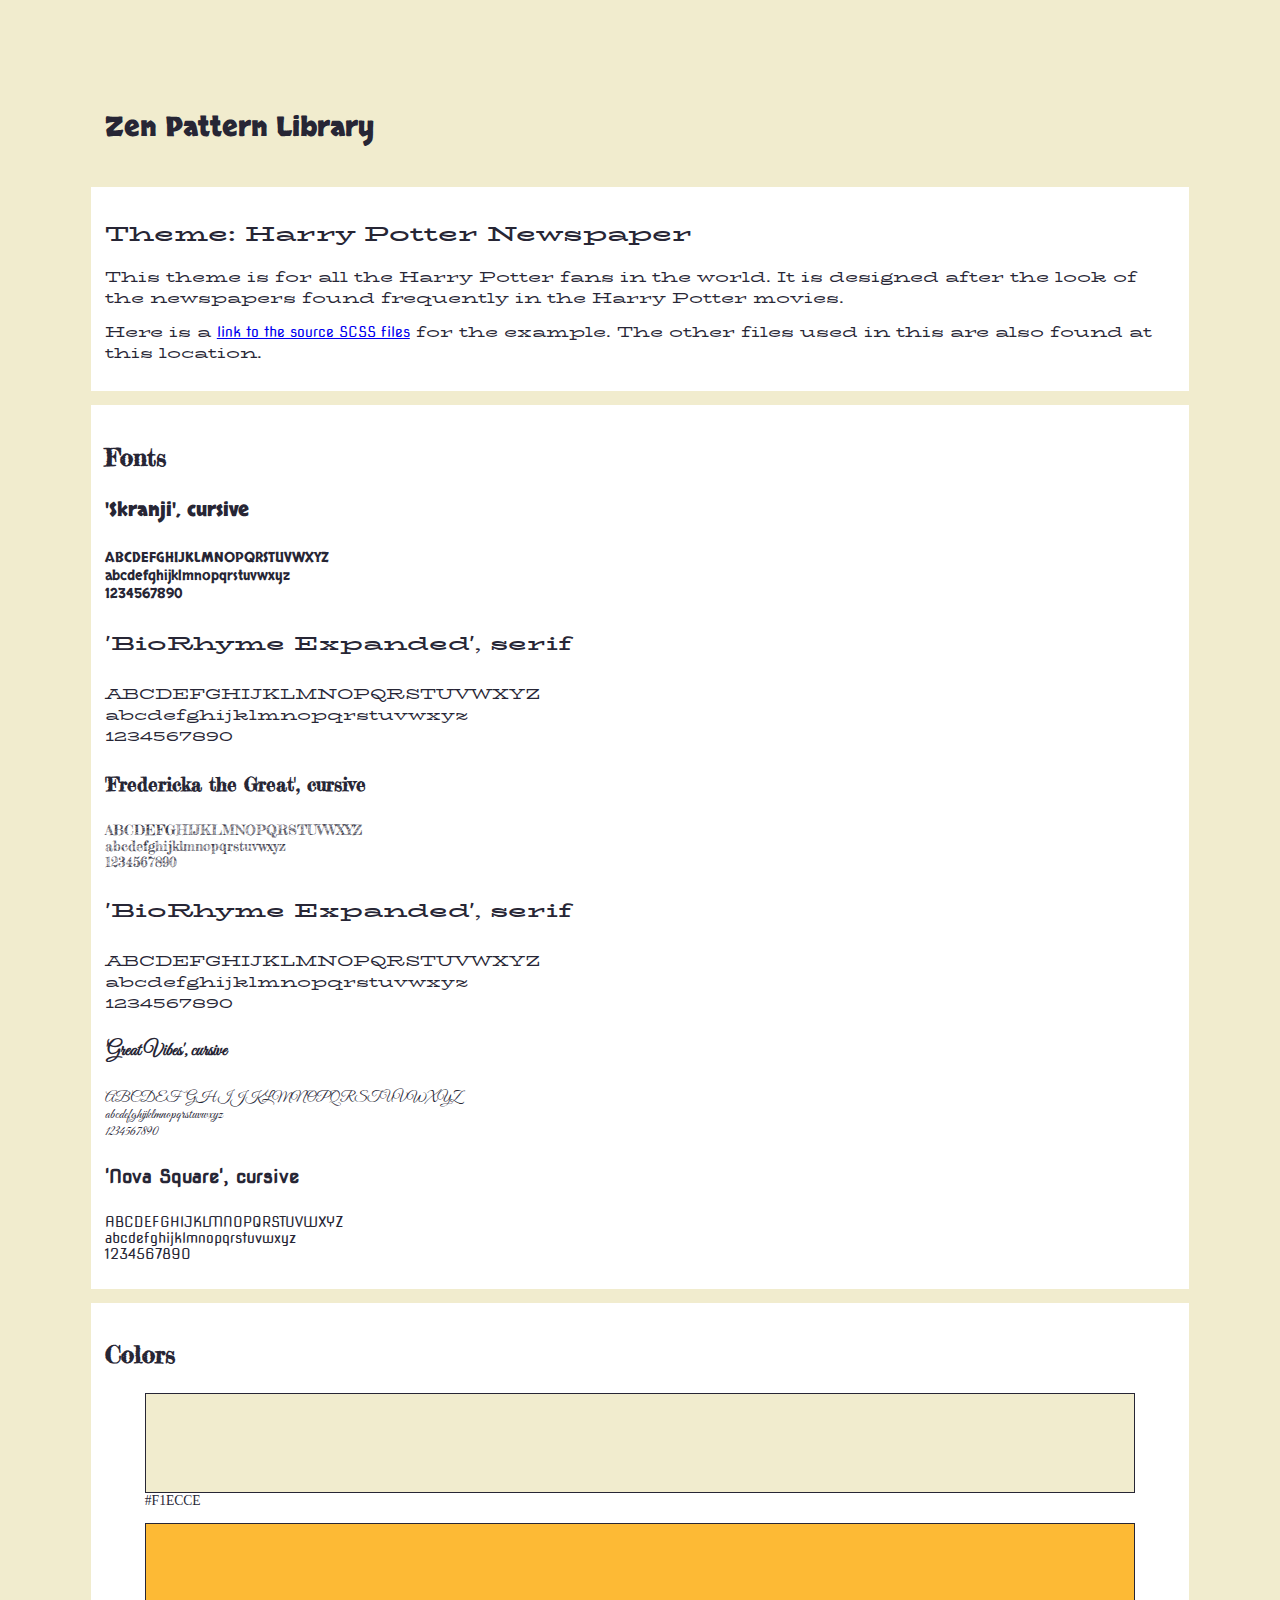
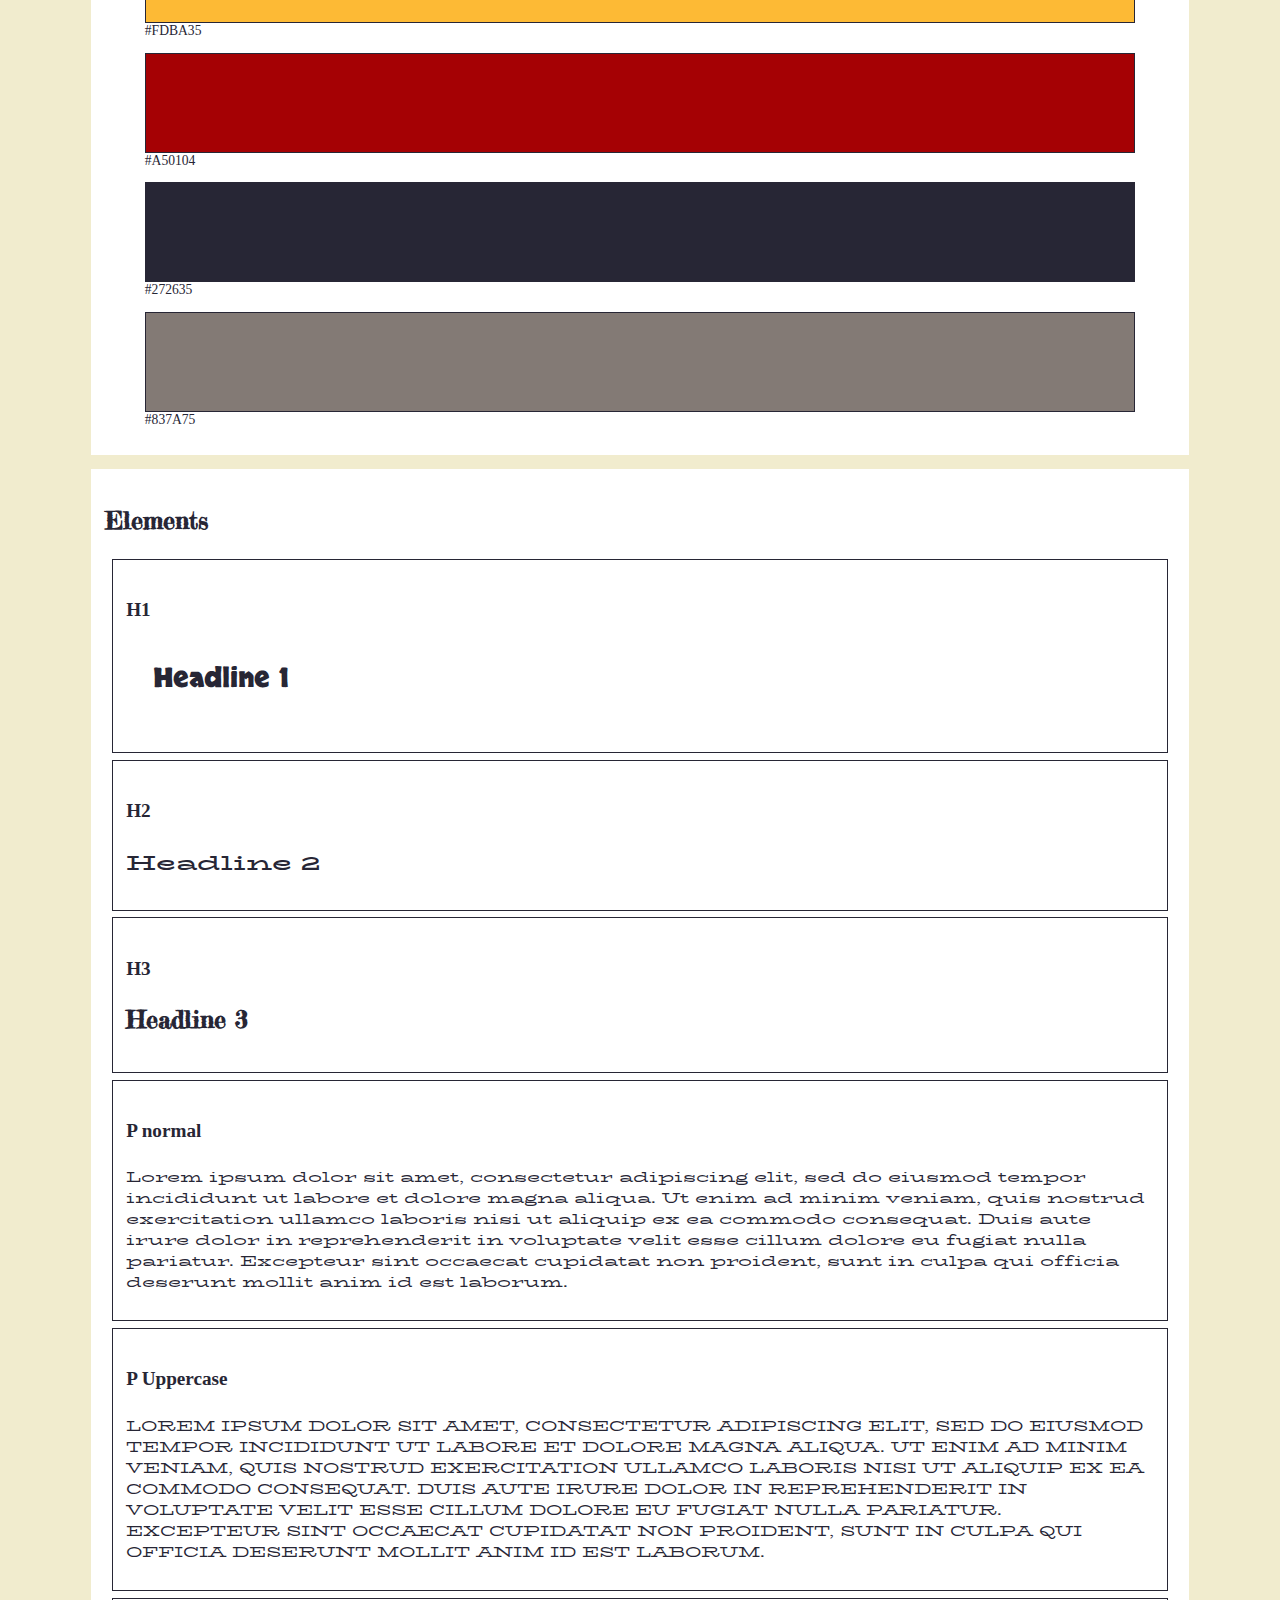
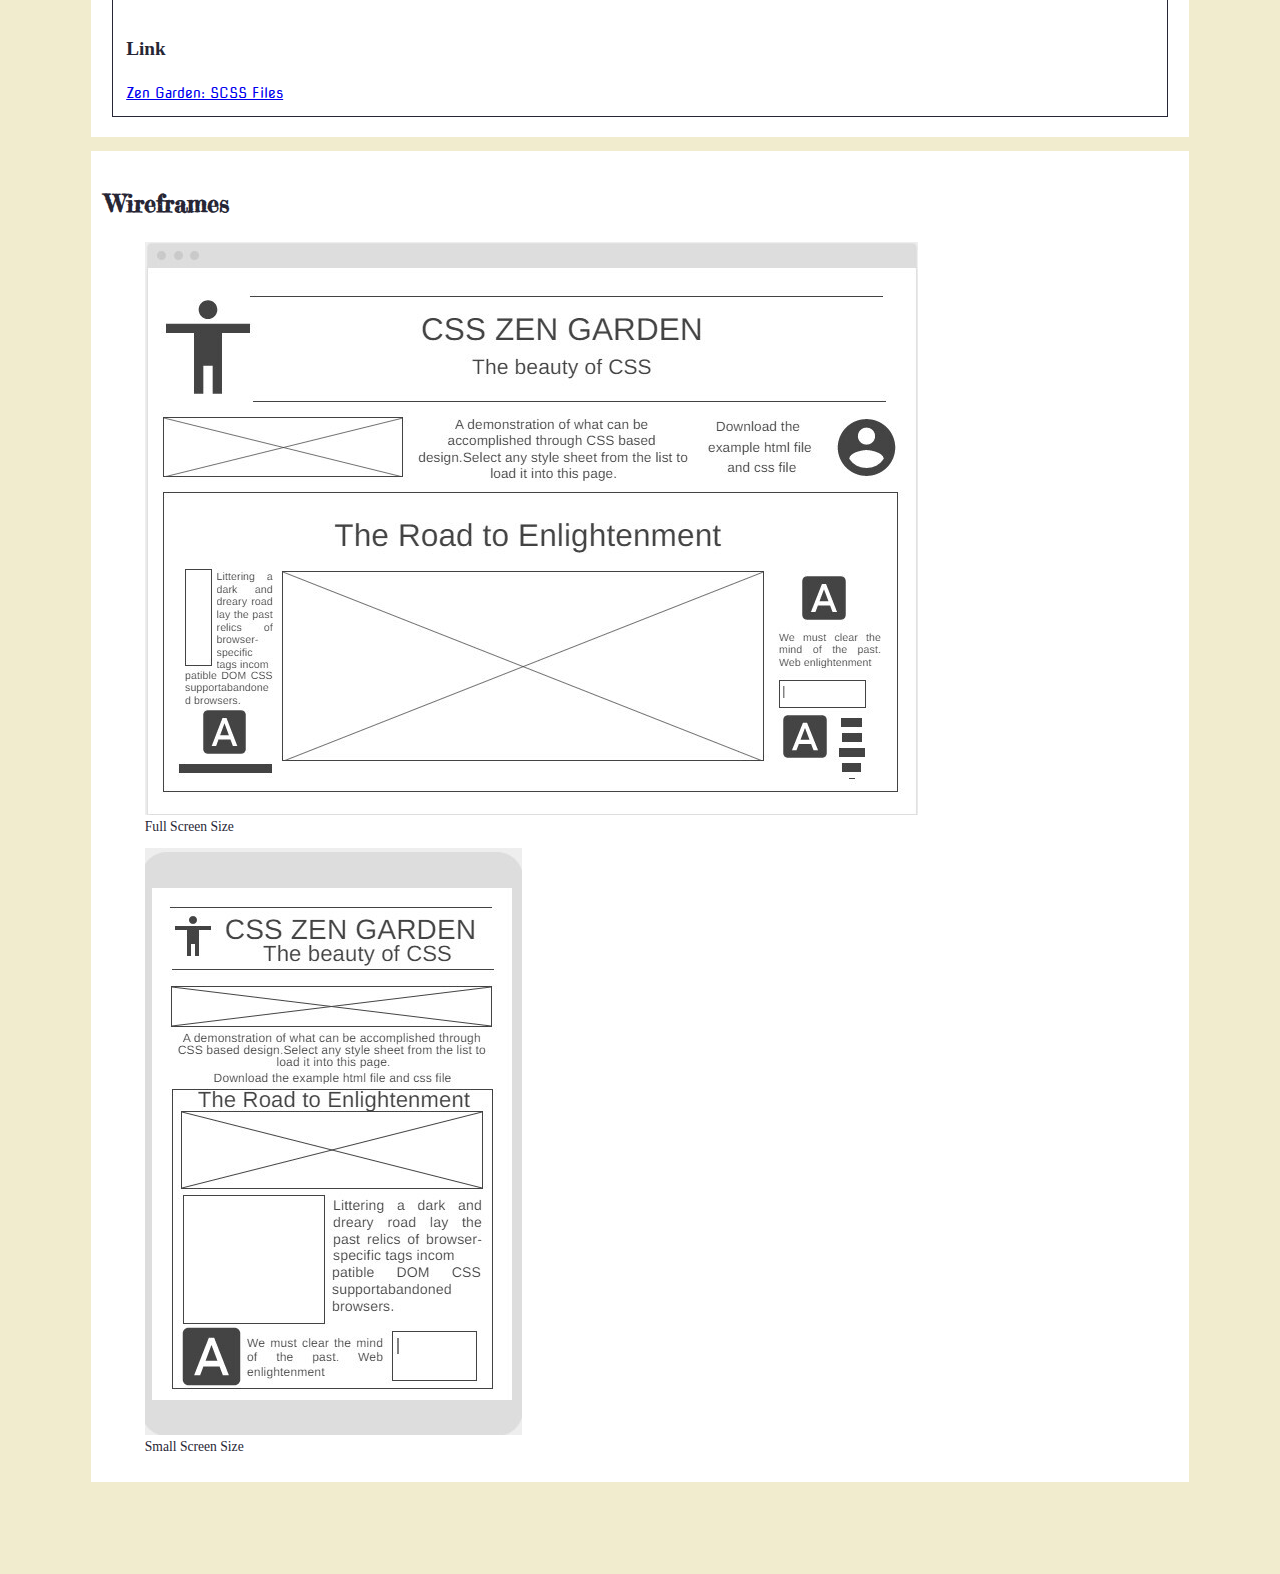
==== index.html @ 70b45b16 "Add files via upload" ====
<!DOCTYPE html>
<html lang="en">
  <head>
    <meta charset="UTF-8" />
    <meta name="viewport" content="width=device-width, initial-scale=1.0" />
    <title>Zen Pattern Library</title>
    <link rel="stylesheet" href="style-pattern.css" />
  </head>
  <body>
    <header>
      <h1>
        Zen Pattern Library
      </h1>
    </header>
    <main>
      <section>
      <h2>Theme: Harry Potter Newspaper</h2>
      <p>
        This theme is for all the Harry Potter fans in the world. It is designed after the look of the newspapers found frequently in the Harry Potter movies. 
      </p>
      <p>
        Here is a
        <a href="https://github.com/stava-11/zenGarden" target="_blank">link to the source SCSS files</a> for the
        example. The other files used in this are also found at this location.
      </p>
    </section>
      <section>
        <h3>Fonts</h3>
        <h4 class="skranji">'Skranji', cursive</h4>
        <p class="skranji">
          ABCDEFGHIJKLMNOPQRSTUVWXYZ<br />
          abcdefghijklmnopqrstuvwxyz<br />
          1234567890
        </p>
        <h4 class="biorhyme">'BioRhyme Expanded', serif</h4>
        <p class="biorhyme">
          ABCDEFGHIJKLMNOPQRSTUVWXYZ<br />
          abcdefghijklmnopqrstuvwxyz<br />
          1234567890
        </p>
        <h4 class="fredericka">'Fredericka the Great', cursive</h4>
        <p class="fredericka">
          ABCDEFGHIJKLMNOPQRSTUVWXYZ<br />
          abcdefghijklmnopqrstuvwxyz<br />
          1234567890
        </p>
        <h4 class="biorhyme">'BioRhyme Expanded', serif</h4>
        <p class="biorhyme">
          ABCDEFGHIJKLMNOPQRSTUVWXYZ<br />
          abcdefghijklmnopqrstuvwxyz<br />
          1234567890
        </p>
        <h4 class="great-vibes">'Great Vibes', cursive</h4>
        <p class="great-vibes">
          ABCDEFGHIJKLMNOPQRSTUVWXYZ<br />
          abcdefghijklmnopqrstuvwxyz<br />
          1234567890
        </p>
        <h4 class="nova-square">'Nova Square', cursive</h4>
        <p class="nova-square">
          ABCDEFGHIJKLMNOPQRSTUVWXYZ<br />
          abcdefghijklmnopqrstuvwxyz<br />
          1234567890
        </p>
      </section>

      <section>
        <h3>Colors</h3>
        <figure>
          <div class="swatch background-color-paper"></div>
          <figcaption>#F1ECCE</figcaption>
        </figure>
        <figure>
          <div class="swatch primary"></div>
          <figcaption>#FDBA35</figcaption>
        </figure>
        <figure>
          <div class="swatch accent-one"></div>
          <figcaption>#A50104</figcaption>
        </figure>
        <figure>
          <div class="swatch text-dark"></div>
          <figcaption>#272635</figcaption>
        </figure>
        <figure>
          <div class="swatch text-light"></div>
          <figcaption>#837A75</figcaption>
        </figure>
      </section>

      <section class="elements">
        <h3>Elements</h3>
        <div class="element">
          <h4>H1</h4>
          <h1>Headline 1</h1>
        </div>
        <div class="element">
          <h4>H2</h4>
          <h2>Headline 2</h2>
        </div>
        <div class="element">
          <h4>H3</h4>
          <h3>Headline 3</h3>
        </div>
        <div class="element">
          <h4>P normal</h4>
          <p>
            Lorem ipsum dolor sit amet, consectetur adipiscing elit, sed do
            eiusmod tempor incididunt ut labore et dolore magna aliqua. Ut enim
            ad minim veniam, quis nostrud exercitation ullamco laboris nisi ut
            aliquip ex ea commodo consequat. Duis aute irure dolor in
            reprehenderit in voluptate velit esse cillum dolore eu fugiat nulla
            pariatur. Excepteur sint occaecat cupidatat non proident, sunt in
            culpa qui officia deserunt mollit anim id est laborum.
          </p>
        </div>
        <div class="element">
          <h4>P Uppercase</h4>
          <p class="uppercase">
            Lorem ipsum dolor sit amet, consectetur adipiscing elit, sed do
            eiusmod tempor incididunt ut labore et dolore magna aliqua. Ut enim
            ad minim veniam, quis nostrud exercitation ullamco laboris nisi ut
            aliquip ex ea commodo consequat. Duis aute irure dolor in
            reprehenderit in voluptate velit esse cillum dolore eu fugiat nulla
            pariatur. Excepteur sint occaecat cupidatat non proident, sunt in
            culpa qui officia deserunt mollit anim id est laborum.
          </p>
        </div>
        <div class="element">
          <h4>Link</h4>
          <a
            href="https://github.com/stava-11/zenGarden"
            rel="noreferrer"
            target="_blank"
            >Zen Garden: SCSS Files</a
          >
        </div>
      </section>
      <section>
        <div>
          <h3>Wireframes</h3>
          <figure>
            <div>
              <img src="./images/big-size-screen.jpg" alt="Italian Trulli">
            </div>
            <figcaption>Full Screen Size</figcaption>
          </figure>
          <figure>
            <div>
              <img src="./images/small-size-screen.jpg" alt="Italian Trulli">
            </div>
            <figcaption>Small Screen Size</figcaption>
          </figure>
        </div>
      </section>
    </main>
  </body>
</html>
---- style-pattern.css ----
@import url("https://fonts.googleapis.com/css2?family=BioRhyme+Expanded&family=Coda+Caption&family=Fredericka+the+Great&family=Great+Vibes&family=Nova+Square&family=Skranji:wght@700&display=swap");
h1 {
  font-family: "Skranji", cursive;
  color: #272635;
  margin-bottom: 1em;
  padding: 0.5em 1em;
}

h2 {
  font-family: "BioRhyme Expanded", serif;
  color: #272635;
}

h3 {
  font-family: "Fredericka the Great", cursive;
  color: #272635;
}

p {
  font-family: "BioRhyme Expanded", serif;
  color: #272635;
}

* {
  box-sizing: border-box;
}

html {
  padding: 5%;
}

body {
  font-size: 85%;
  color: #272635;
  background-color: #F1ECCE;
  margin: 0;
  padding: 1em;
}

section {
  background-color: white;
  padding: 1em;
  margin: 1em;
}

h3 {
  font-size: 1.5rem;
}

h4 {
  font-size: 1.2rem;
}

a {
  font-family: "Nova Square", cursive;
}

img {
  max-width: 100%;
  height: auto;
}

.skranji {
  font-family: "Skranji", cursive;
}

.biorhyme {
  font-family: "BioRhyme Expanded", serif;
}

.fredericka {
  font-family: "Fredericka the Great", cursive;
}

.great-vibes {
  font-family: "Great Vibes", cursive;
}

.nova-square {
  font-family: "Nova Square", cursive;
}

.swatch {
  width: 100%;
  height: 100px;
  border: 1px solid;
}

.background-color-paper {
  background-color: #F1ECCE;
}

.primary {
  background-color: #FDBA35;
}

.accent-one {
  background-color: #A50104;
}

.text-dark {
  background-color: #272635;
}

.text-light {
  background-color: #837A75;
}

.element {
  border: 1px solid;
  margin: 0.5em;
  padding: 1em;
}

.uppercase {
  text-transform: uppercase;
}

/*# sourceMappingURL=style-pattern.css.map */
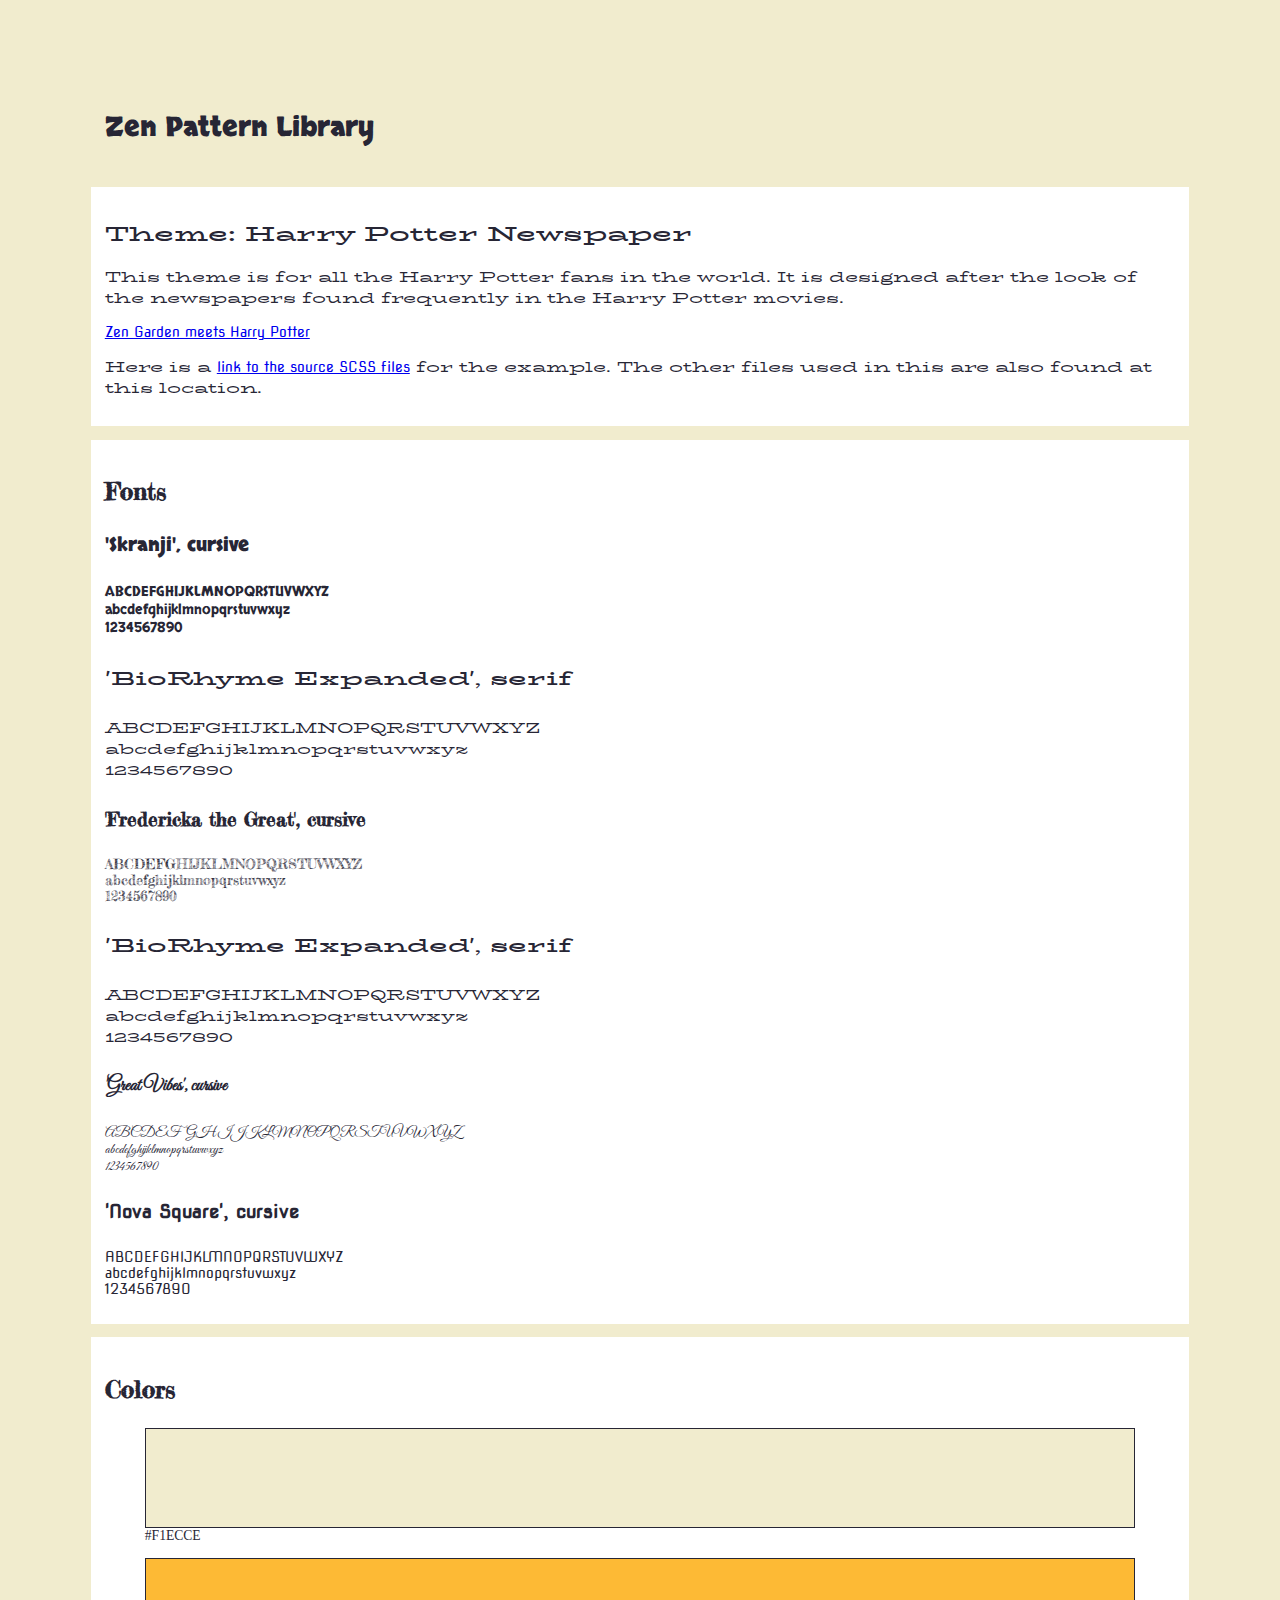
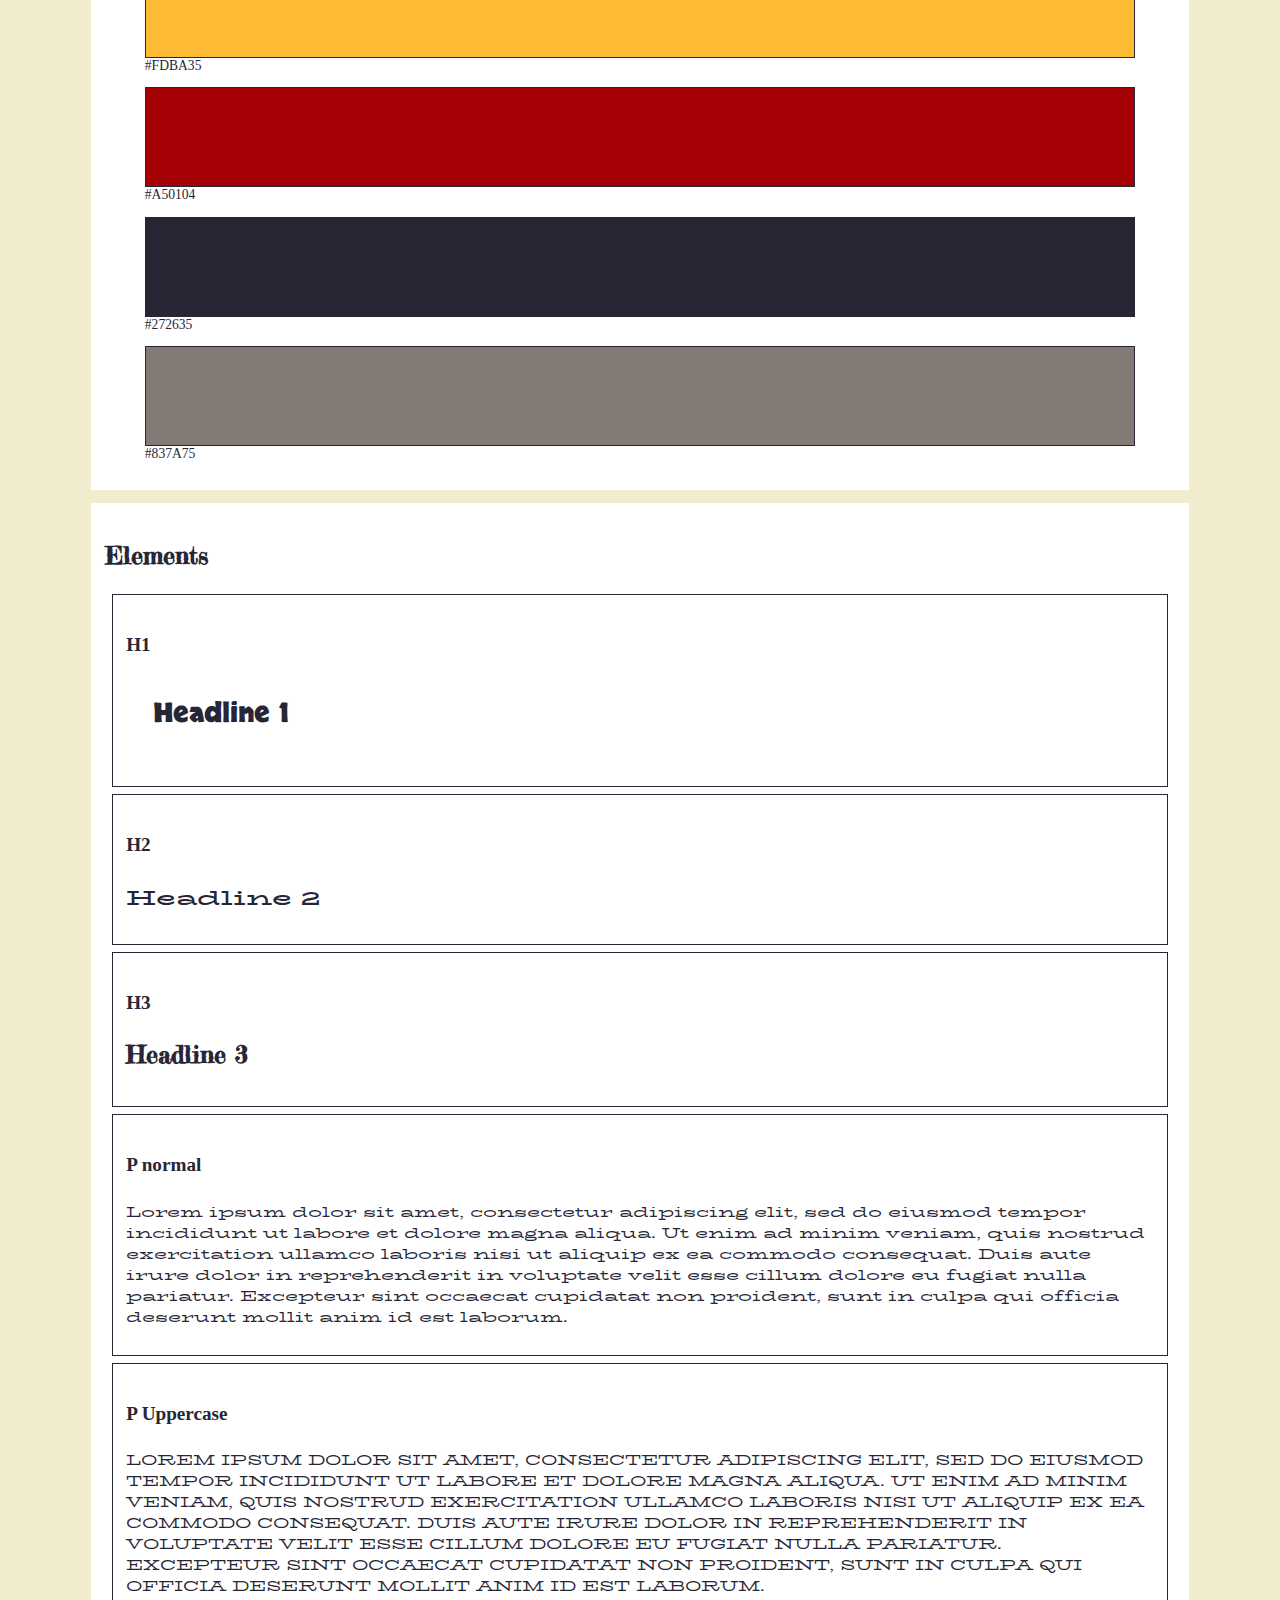
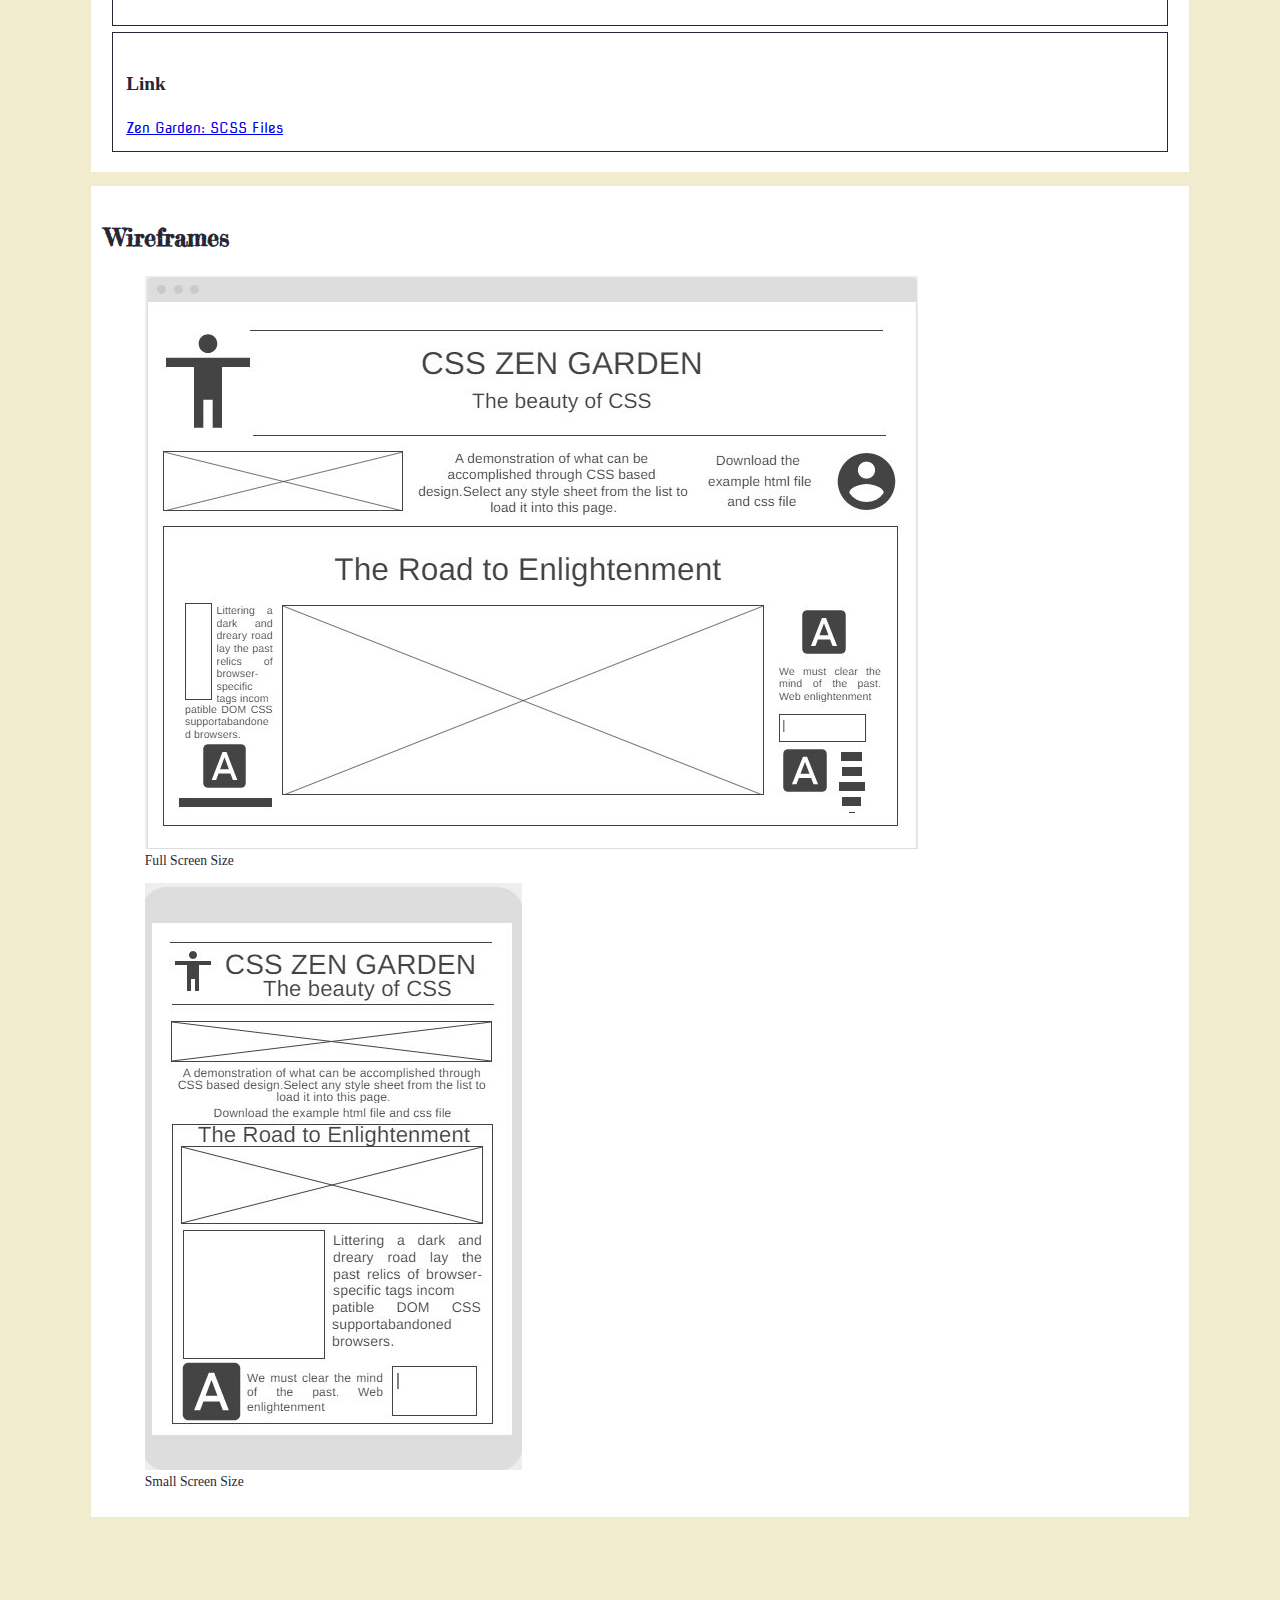
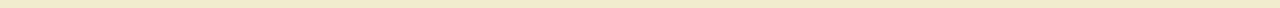
==== commit 3e29ced6: "Add files via upload" ====
--- a/index.html
+++ b/index.html
@@ -18,9 +18,10 @@
       <p>
         This theme is for all the Harry Potter fans in the world. It is designed after the look of the newspapers found frequently in the Harry Potter movies. 
       </p>
+      <p><a href="https://github.com/stava-11/zenGarden/blob/main/zenGarden.html">Zen Garden meets Harry Potter</a></p>
       <p>
         Here is a
-        <a href="https://github.com/stava-11/zenGarden" target="_blank">link to the source SCSS files</a> for the
+        <a href="https://github.com/stava-11/stava-11.github.io" target="_blank">link to the source SCSS files</a> for the
         example. The other files used in this are also found at this location.
       </p>
     </section>
@@ -129,7 +130,7 @@
         <div class="element">
           <h4>Link</h4>
           <a
-            href="https://github.com/stava-11/zenGarden"
+            href="https://github.com/stava-11/stava-11.github.io"
             rel="noreferrer"
             target="_blank"
             >Zen Garden: SCSS Files</a
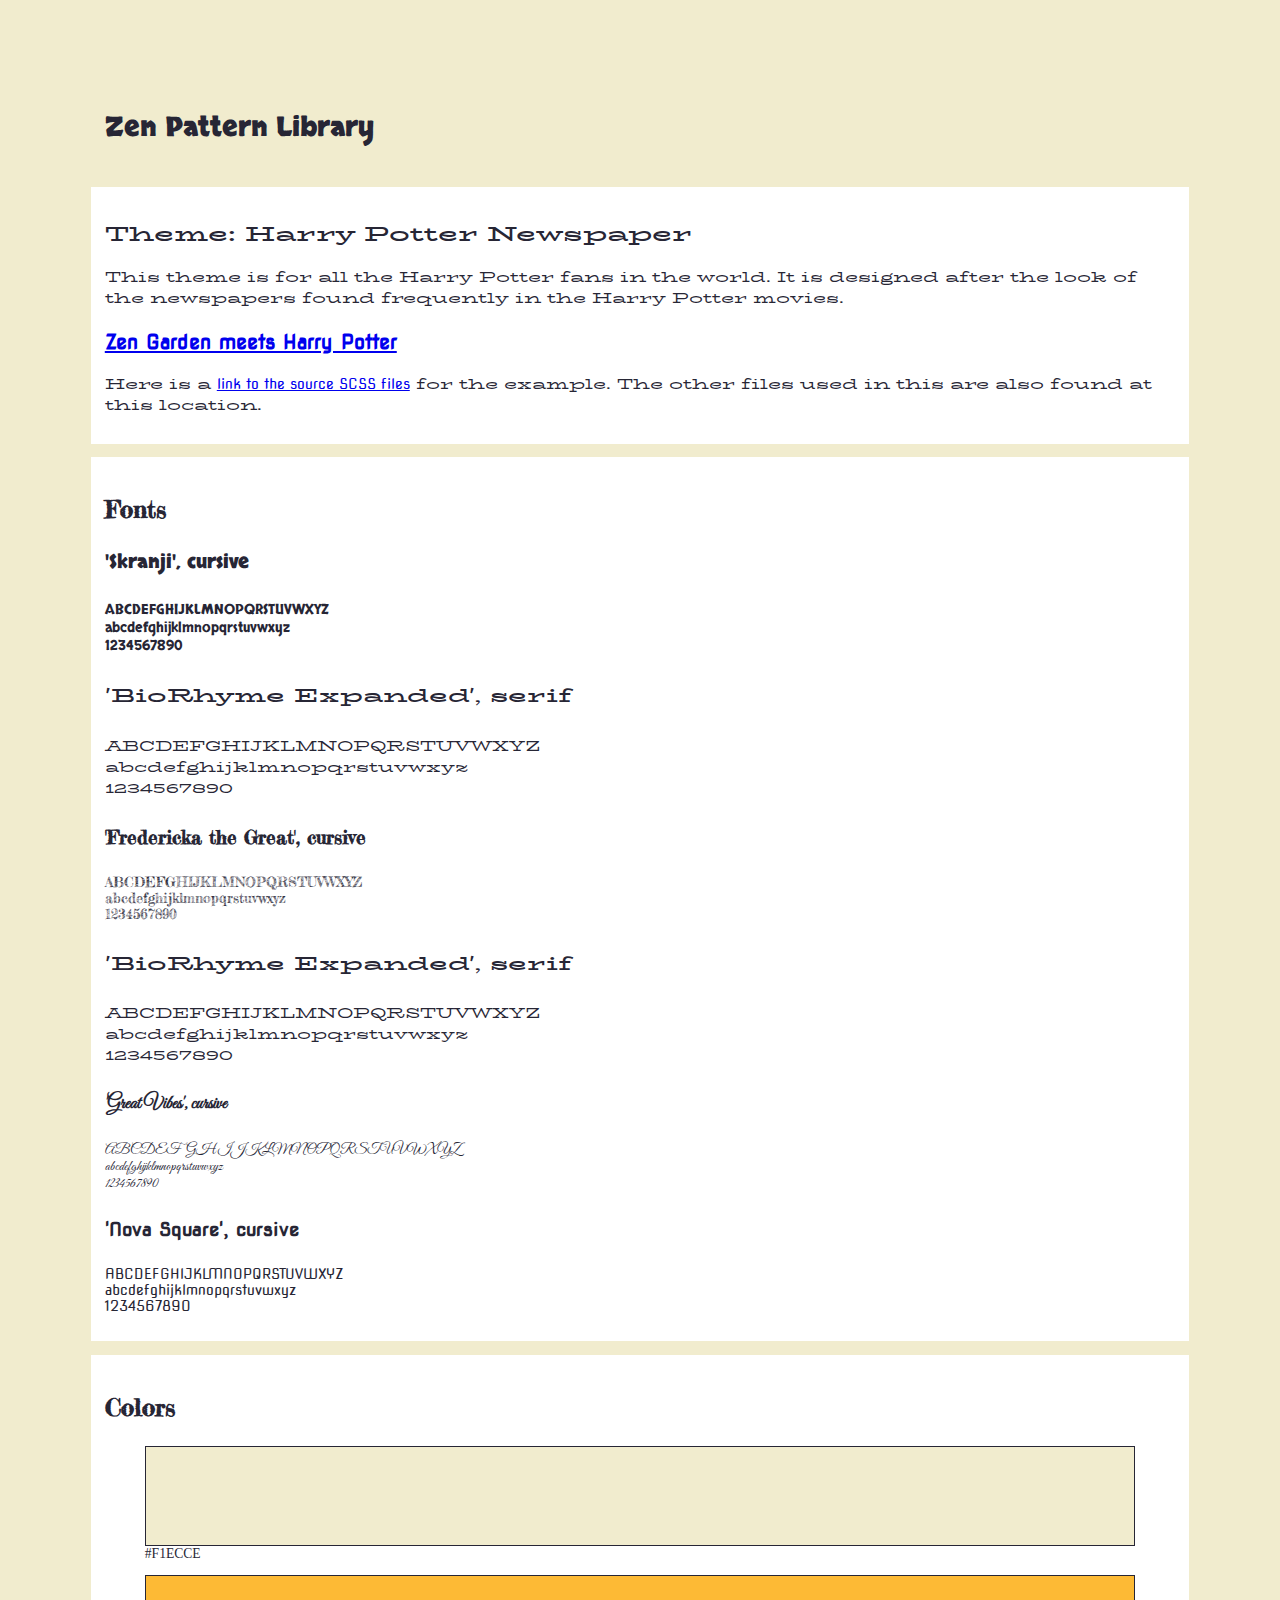
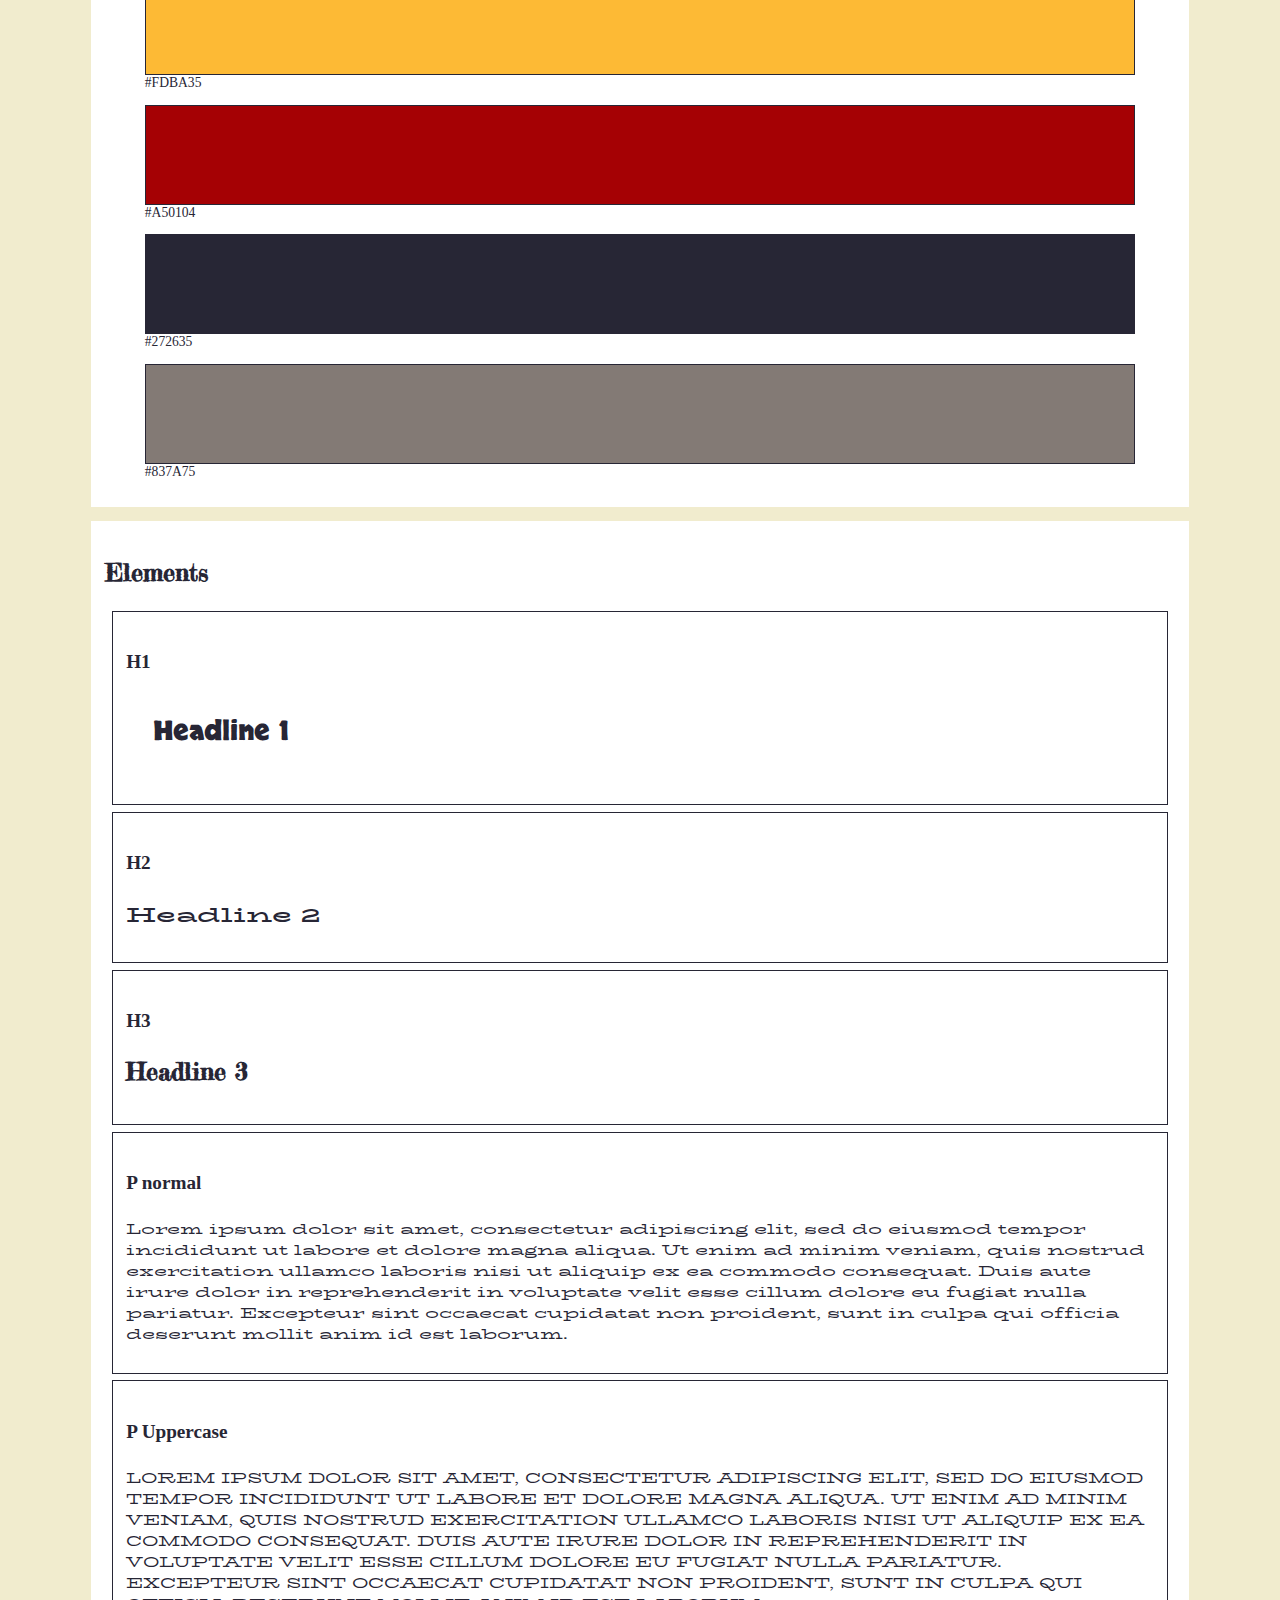
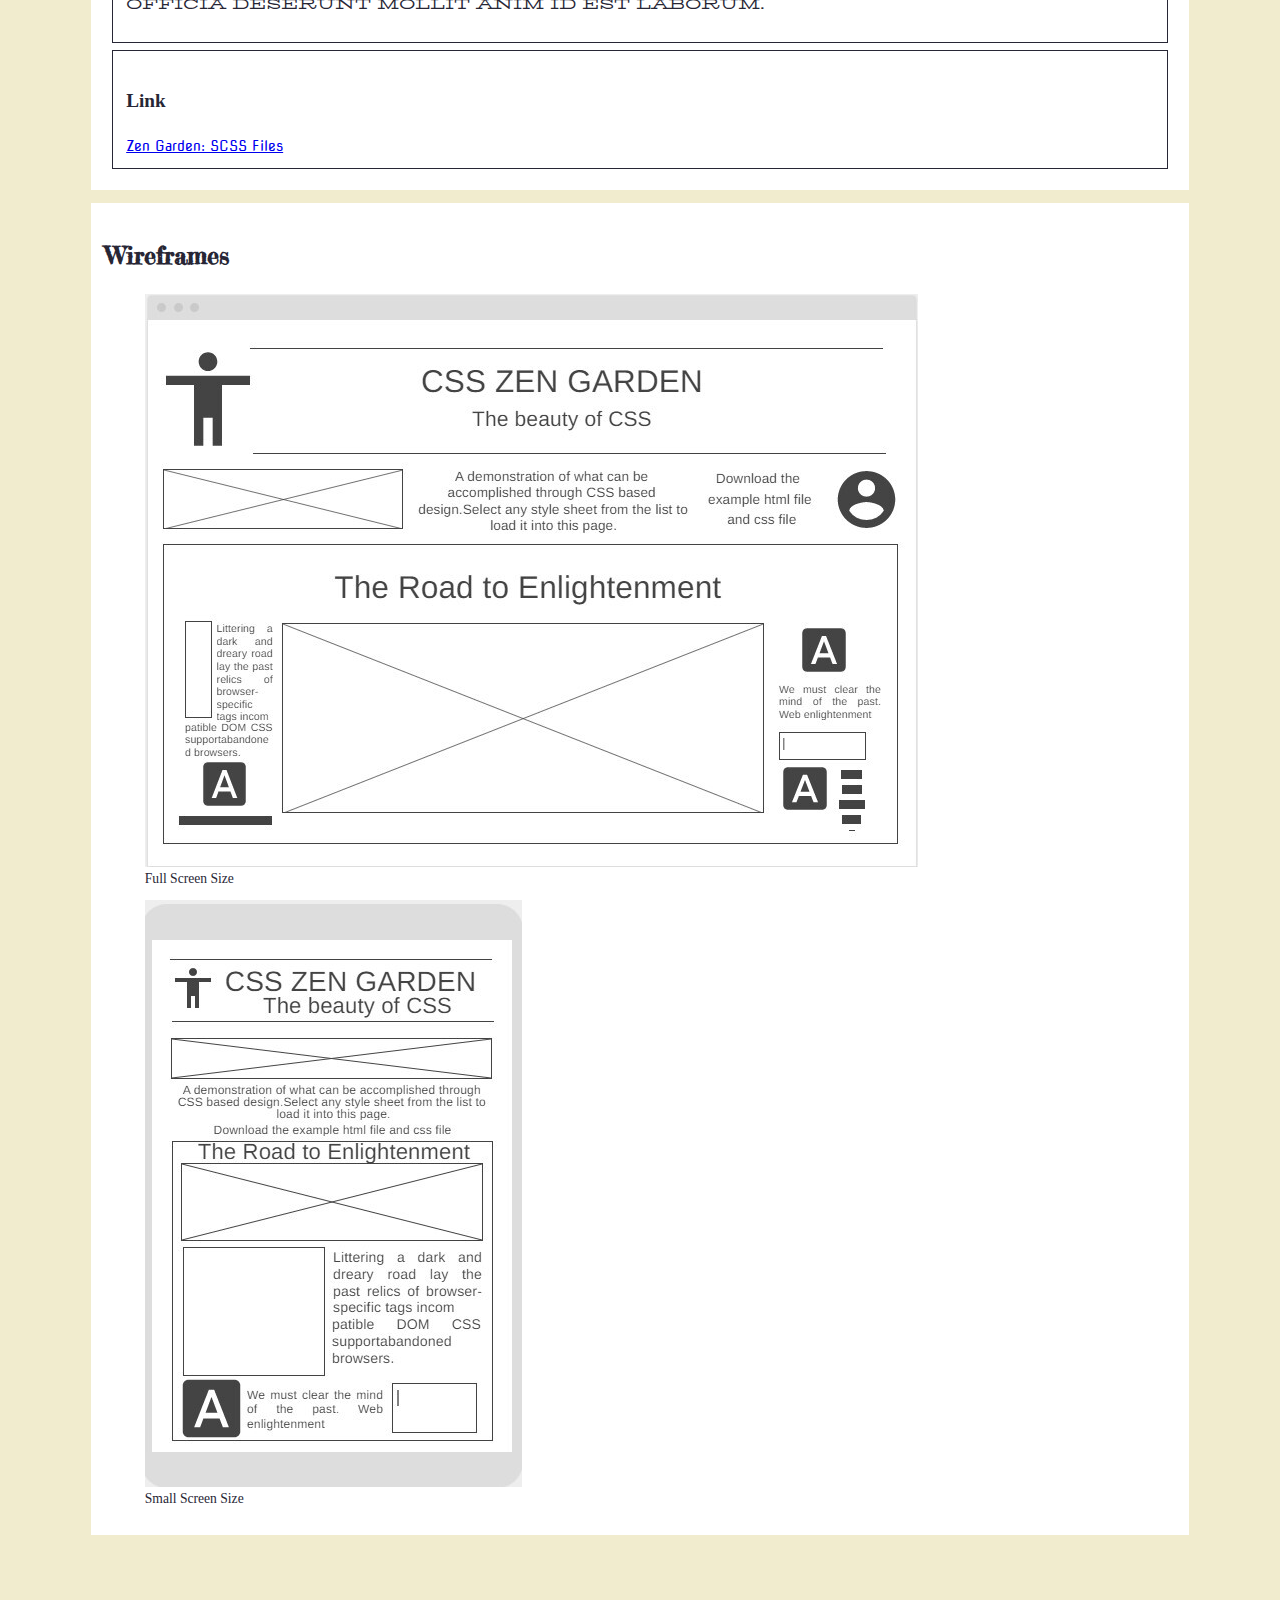
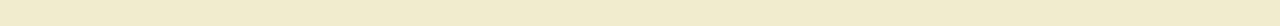
==== commit 266b0bc2: "Add files via upload" ====
--- a/index.html
+++ b/index.html
@@ -18,7 +18,7 @@
       <p>
         This theme is for all the Harry Potter fans in the world. It is designed after the look of the newspapers found frequently in the Harry Potter movies. 
       </p>
-      <p><a href="https://github.com/stava-11/zenGarden/blob/main/zenGarden.html">Zen Garden meets Harry Potter</a></p>
+      <h2><a href="https://github.com/stava-11/stava-11.github.io/ZenGarden/zenGarden.html">Zen Garden meets Harry Potter</a></h2>
       <p>
         Here is a
         <a href="https://github.com/stava-11/stava-11.github.io" target="_blank">link to the source SCSS files</a> for the
